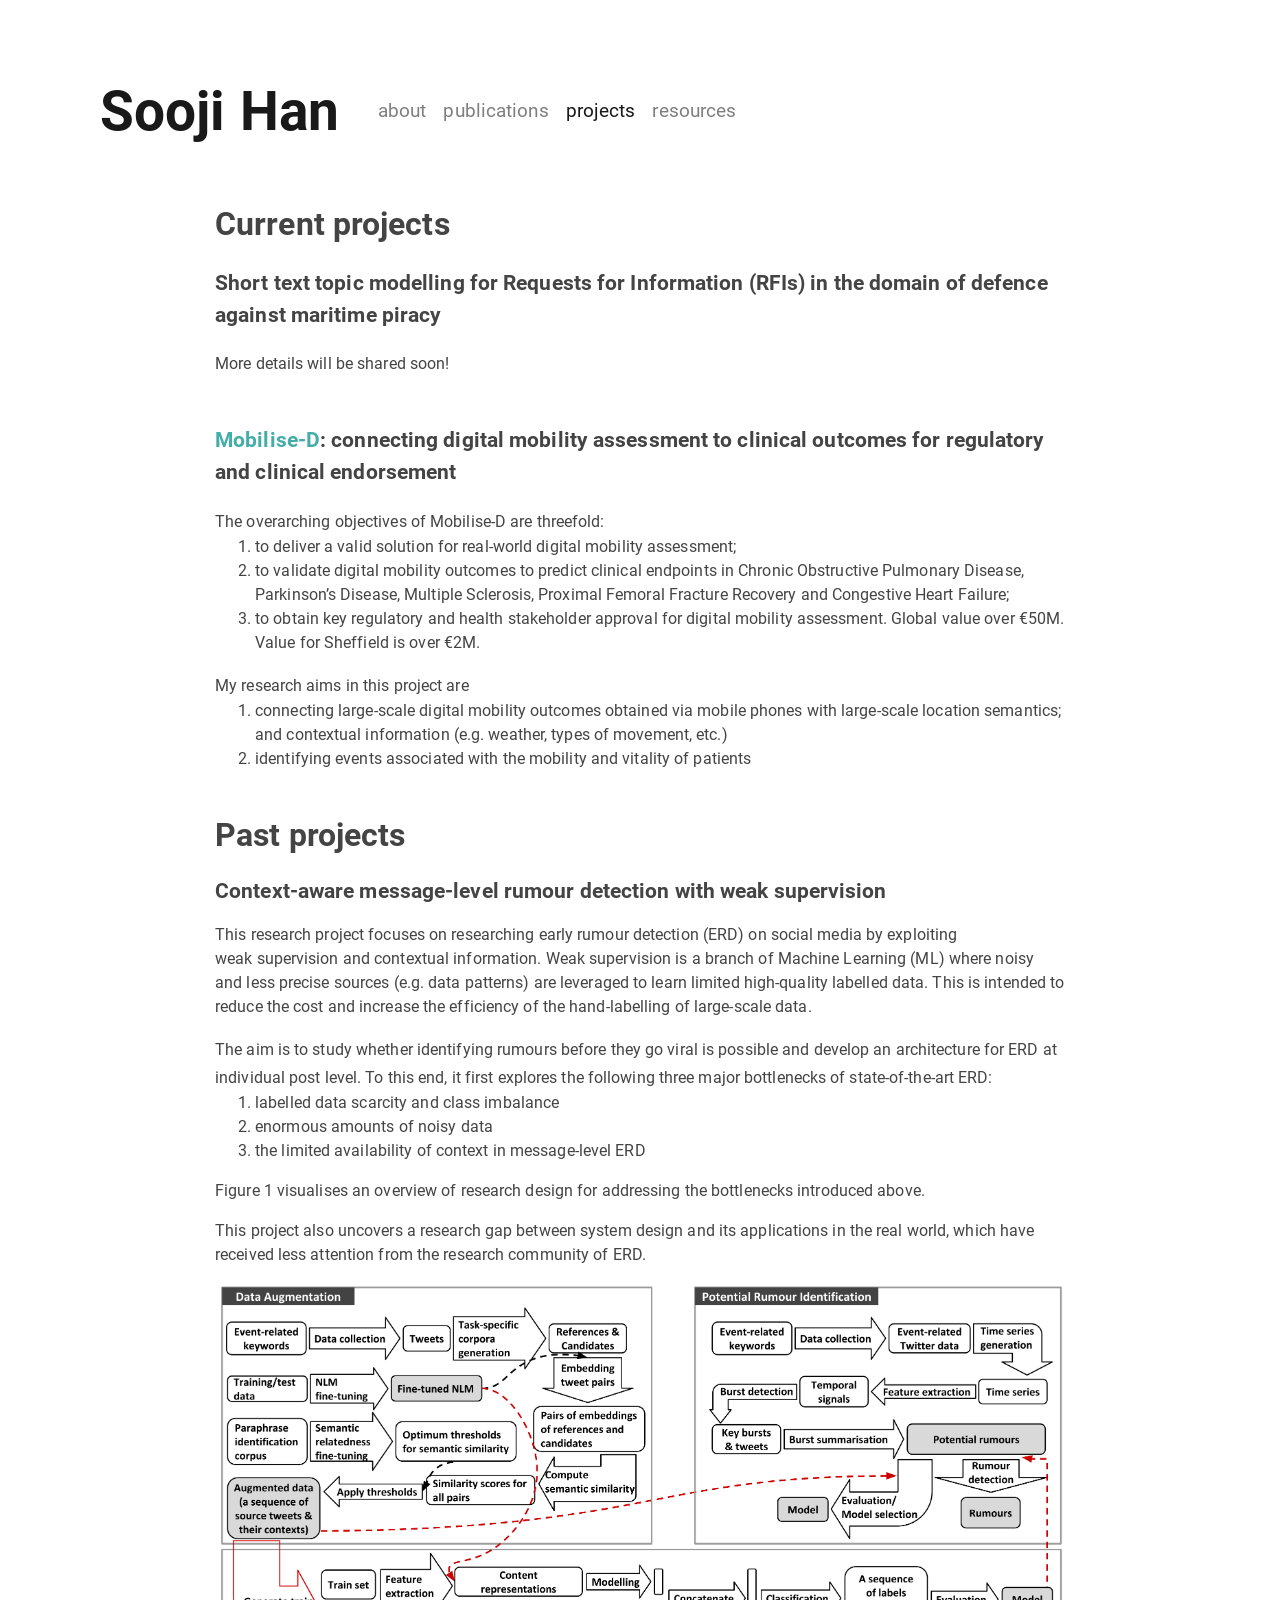
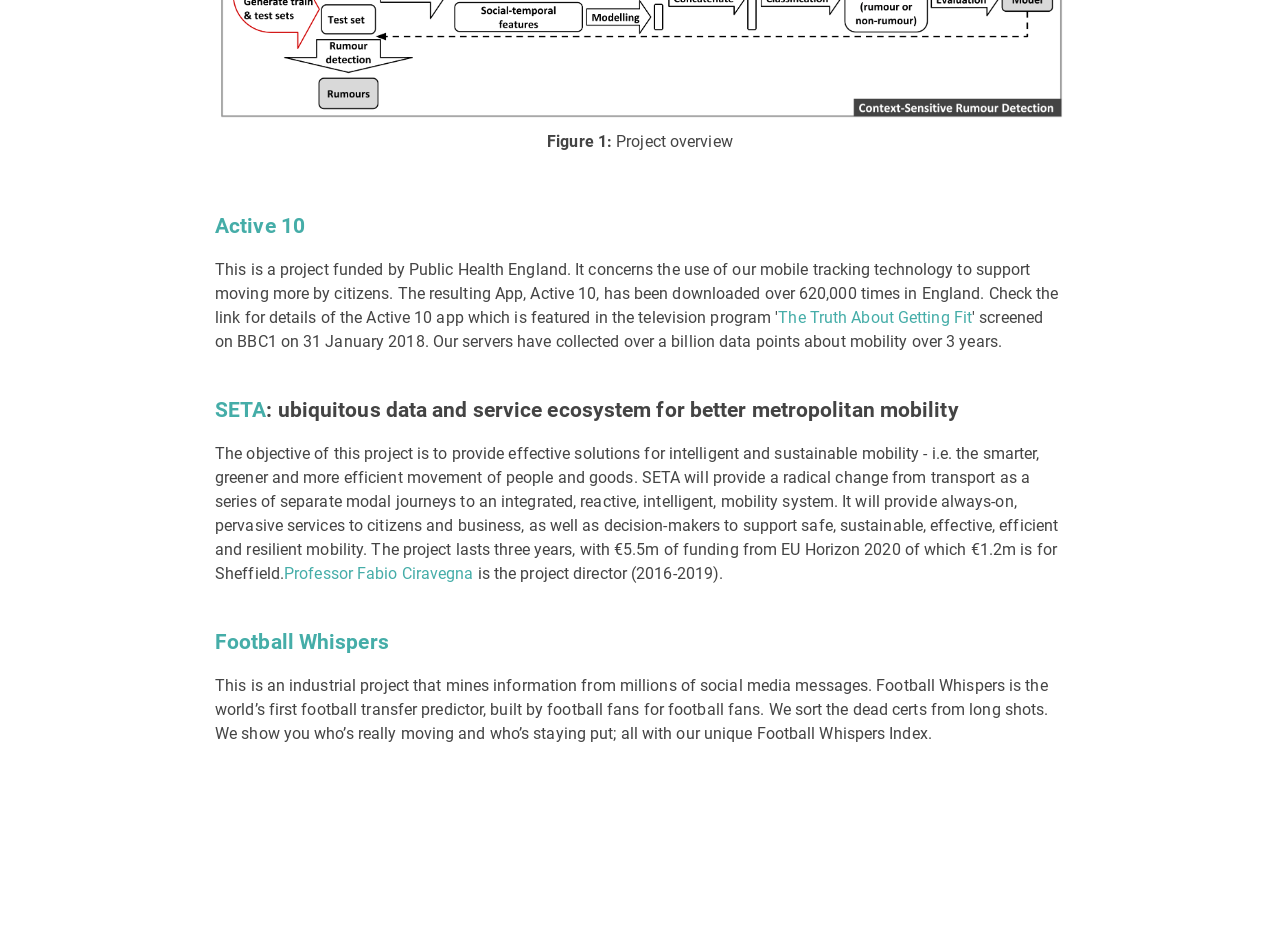
==== projects.html @ 76cb5b4c "edit projects" ====
<!DOCTYPE html>

<html>

<head>

<meta charset="utf-8" />
<meta name="generator" content="pandoc" />
<meta http-equiv="X-UA-Compatible" content="IE=EDGE" />




<title></title>

<script src="site_libs/jquery-3.5.1/jquery-3.5.1.min.js"></script>
<meta name="name" content="viewport" />
<meta name="content" content="width=device-width, initial-scale=1, shrink-to-fit=no" />
<link href="site_libs/bootstrap-4.4.1/bootstrap-custom.min.css" rel="stylesheet" />
<script src="site_libs/bootstrap-4.4.1/bootstrap.bundle.min.js"></script>
<script src="site_libs/bs3compat-0.1.0.9000/tabs.js"></script>
<script src="site_libs/bs3compat-0.1.0.9000/bs3compat.js"></script>
<script src="site_libs/navigation-1.1/tabsets.js"></script>
<link href="site_libs/highlightjs-9.12.0/default.css" rel="stylesheet" />
<script src="site_libs/highlightjs-9.12.0/highlight.js"></script>

<style type="text/css">code{white-space: pre;}</style>
<style type="text/css">
  pre {
    background-color: #f5f5f5;
    border: 1px solid #ccc;
    border-radius: 4px;
    padding: .5rem;
  }
  pre:not([class]) {
    background-color: white;
  }
  pre code {
    background-color: transparent;
  }
</style>
<script type="text/javascript">
if (window.hljs) {
  hljs.configure({languages: []});
  hljs.initHighlightingOnLoad();
  if (document.readyState && document.readyState === "complete") {
    window.setTimeout(function() { hljs.initHighlighting(); }, 0);
  }
}
</script>



<style type="text/css">
/*
BS3 -> BS4 saw a removal of margin-top which is a pretty jarring change for Rmd
https://github.com/twbs/bootstrap/blob/f17f882d/dist/css/bootstrap.css#L1219-L1250
https://github.com/twbs/bootstrap/blob/4de4874e/scss/_reboot.scss#L82-L89 */
h1, h2, h3 { margin-top: 20px; }
h4, h5, h6 { margin-top: 10px; }

/* Pandoc uses align attribute to align content but BS4 squashes that */
.table th[align=left] {
  text-align: left;
}
.table th[align=right] {
  text-align: right;
}
.table th[align=center] {
  text-align: center;
}

.table th:not([align]) {
  text-align: left;
}
</style>

<link rel="stylesheet" href="styles.css" type="text/css" />
<link rel="stylesheet" href="/var/folders/hd/zf_5lm_s2blcfbpy_g2m6xn00000gn/T//RtmpmwYKkB/file5b393f487b0e.css" type="text/css" />



<style type = "text/css">
.main-container {
  max-width: 940px;
  margin-left: auto;
  margin-right: auto;
}
code {
  color: inherit;
  background-color: rgba(0, 0, 0, 0.04);
}
img {
  max-width:100%;
}
.tabbed-pane {
  padding-top: 12px;
}
.html-widget {
  margin-bottom: 20px;
}
button.code-folding-btn:focus {
  outline: none;
}
summary {
  display: list-item;
}
</style>


<style type="text/css">

.dropdown-submenu {
  position: relative;
}
.dropdown-submenu>.dropdown-menu {
  top: 0;
  left: 100%;
  margin-top: -6px;
  margin-left: -1px;
  border-radius: 0 6px 6px 6px;
}
.dropdown-submenu:hover>.dropdown-menu {
  display: block;
}
.dropdown-submenu>a:after {
  display: block;
  content: " ";
  float: right;
  width: 0;
  height: 0;
  border-color: transparent;
  border-style: solid;
  border-width: 5px 0 5px 5px;
  border-left-color: #cccccc;
  margin-top: 5px;
  margin-right: -10px;
}
.dropdown-submenu:hover>a:after {
  border-left-color: #ffffff;
}
.dropdown-submenu.pull-left {
  float: none;
}
.dropdown-submenu.pull-left>.dropdown-menu {
  left: -100%;
  margin-left: 10px;
  border-radius: 6px 0 6px 6px;
}
</style>

<script>
// manage active state of menu based on current page
$(document).ready(function () {
  // active menu anchor
  href = window.location.pathname
  href = href.substr(href.lastIndexOf('/') + 1)
  if (href === "")
    href = "index.html";
  var menuAnchor = $('a[href="' + href + '"]');

  // mark it active
  menuAnchor.tab('show');

  // if it's got a parent navbar menu mark it active as well
  menuAnchor.closest('li.dropdown').addClass('active');
});
</script>

<!--
  Note that .tabset-dropdown was initially implemented using Glyphicons, which were dropped
  in BS4. The idea behind the "equivalent" BS4 CSS derives from how carets are implemented
  https://github.com/twbs/bootstrap/blob/099860/scss/mixins/_caret.scss#L1
-->
<style type="text/css">
.tabset-dropdown > .nav-tabs {
  display: inline-table;
  max-height: 500px;
  min-height: 44px;
  overflow-y: auto;
  border: 1px solid #ddd;
  border-radius: 4px;
}

.tabset-dropdown > .nav-tabs > li.active-dropdown-tab:before {
  display: inline-block;
  margin-left: 0.255em;
  vertical-align: 0.255em;
  content: "";
  border-top: 0.3em solid;
  border-right: 0.3em solid transparent;
  border-bottom: 0;
  border-left: 0.3em solid transparent;
}

.tabset-dropdown > .nav-tabs.nav-tabs-open > li.active-dropdown-tab:before {
  display: inline-block;
  margin-left: 0.255em;
  vertical-align: 0.255em;
  content: "";
  border-top: 0.3em solid transparent;
  border-right: 0;
  border-bottom: 0.3em solid transparent;
  border-left: 0.3em solid;
}

.tabset-dropdown > .nav-tabs.nav-tabs-open:before {
  display: inline-block;
  margin-left: 0.255em;
  vertical-align: 0.255em;
  content: "";
  border-top: 0.3em solid;
  border-right: 0.3em solid transparent;
  border-bottom: 0;
  border-left: 0.3em solid transparent;
}

.tabset-dropdown > .nav-tabs > li.active-dropdown-tab {
  display: block;
}

.tabset-dropdown > .nav-tabs > li > a,
.tabset-dropdown > .nav-tabs > li > a:focus,
.tabset-dropdown > .nav-tabs > li > a:hover {
  border: none;
  display: inline-block;
  border-radius: 4px;
  background-color: transparent;
}

.tabset-dropdown > .nav-tabs.nav-tabs-open > li {
  display: block;
  float: none;
}

.tabset-dropdown > .nav-tabs > li {
  display: none;
}
</style>

<!-- code folding -->




</head>

<body>


<div class="container-fluid main-container">




<div class="navbar navbar-default  navbar-fixed-top" role="navigation">
  <div class="container">
    <div class="navbar-header">
      <button type="button" class="navbar-toggle collapsed" data-toggle="collapse" data-target="#navbar">
        <span class="icon-bar"></span>
        <span class="icon-bar"></span>
        <span class="icon-bar"></span>
      </button>
      <a class="navbar-brand" href="index.html">Sooji Han</a>
    </div>
    <div id="navbar" class="navbar-collapse collapse">
      <ul class="nav navbar-nav">
        <li>
  <a href="index.html">about</a>
</li>
<li>
  <a href="publications.html">publications</a>
</li>
<li>
  <a href="projects.html">projects</a>
</li>
<li>
  <a href="resources.html">resources</a>
</li>
      </ul>
      <ul class="nav navbar-nav navbar-right">
        
      </ul>
    </div><!--/.nav-collapse -->
  </div><!--/.container -->
</div><!--/.navbar -->

<div id="header">




</div>


<!-- 
<div>
  <img style="vertical-align: middle;" src="images/mobilised.jpeg" id='img4'>
  <span style="vertical-align: -5px;" class='boldfont'>: Connecting digital mobility assessment to clinical outcomes for<br>regulatory and clinical endorsement</span>
</div>
-->
<p><span class="huge">Current projects</span><br></p>
<p><span class="prtitle">Short text topic modelling for Requests for Information (RFIs) in the domain of defence against maritime piracy</span></p>
<p><span class='prbody'> More details will be shared soon!</p>
<!-- This project was launched at University Technology Centre in AI for Defence and Security, which is funded by one of the UK government agencies, the Defence Science and Technology Laboratory. -->
<p></span></p>
<p><br> <span class="prtitle"><a href="https://www.mobilise-d.eu/" target="_blank">Mobilise-D</a>: connecting digital mobility assessment to clinical outcomes for regulatory and clinical endorsement</span></p>
<span class="prbody">The overarching objectives of Mobilise-D are threefold: <br></span> <span class='prbody'>
<ol>
<li>
to deliver a valid solution for real-world digital mobility assessment;
</li>
<li>
to validate digital mobility outcomes to predict clinical endpoints in Chronic Obstructive Pulmonary Disease, Parkinson’s Disease, Multiple Sclerosis, Proximal Femoral Fracture Recovery and Congestive Heart Failure;
</li>
<li>
to obtain key regulatory and health stakeholder approval for digital mobility assessment. Global value over €50M. Value for Sheffield is over €2M.
</li>
</ol>
<p></span></p>
<span class='prbody'>My research aims in this project are<br>
<ol>
<li>
connecting large-scale digital mobility outcomes obtained via mobile phones with large-scale location semantics; and contextual information (e.g. weather, types of movement, etc.)
</li>
<li>
identifying events associated with the mobility and vitality of patients
</li>
</ol>
<p></span></p>
<p><br> <span class="huge">Past projects</span><br></p>
<p><span class="prtitle">Context-aware message-level rumour detection with weak supervision</span></p>
<p><span class="prbody"> This research project focuses on researching early rumour detection (ERD) on social media by exploiting<br> weak supervision and contextual information. Weak supervision is a branch of Machine Learning (ML) where noisy and less precise sources (e.g. data patterns) are leveraged to learn limited high-quality labelled data. This is intended to reduce the cost and increase the efficiency of the hand-labelling of large-scale data. </span></p>
<span class='prbody'> The aim is to study whether identifying rumours before they go viral is possible and develop an architecture for ERD at individual post level. To this end, it first explores the following three major bottlenecks of state-of-the-art ERD:<br>
<ol>
<li>
labelled data scarcity and class imbalance
</li>
<li>
enormous amounts of noisy data
</li>
<li>
the limited availability of context in message-level ERD
</li>
</ol>
<p></span></p>
<p><span class="prbody">Figure 1 visualises an overview of research design for addressing the bottlenecks introduced above.</span></p>
<p><span class="prbody">This project also uncovers a research gap between system design and its applications in the real world, which have received less attention from the research community of ERD. </span> </span></p>
<figure>
<img src="images/overview.png" alt="Project overview">
<figcaption>
<span class="prbody"><span class="boldfont">Figure 1:</span> Project overview</span>
</figure>
<p><br></p>
<p><span class="prtitle"><a href="https://www.nhs.uk/oneyou/for-your-body/move-more/active-10" target="_blank">Active 10</a></span></p>
<p><span class="prbody">This is a project funded by Public Health England. It concerns the use of our mobile tracking technology to support moving more by citizens. The resulting App, Active 10, has been downloaded over 620,000 times in England. Check the link for details of the Active 10 app which is featured in the television program '<a href="http://www.bbc.co.uk/news/health-42864061" target="_blank">The Truth About Getting Fit</a>' screened on BBC1 on 31 January 2018. Our servers have collected over a billion data points about mobility over 3 years.</span></p>
<p><br> <span class="prtitle"><a href="http://setamobility.eu/" target="_blank">SETA</a>: ubiquitous data and service ecosystem for better metropolitan mobility</span></p>
<p><span class='prbody'>The objective of this project is to provide effective solutions for intelligent and sustainable mobility - i.e. the smarter, greener and more efficient movement of people and goods. SETA will provide a radical change from transport as a series of separate modal journeys to an integrated, reactive, intelligent, mobility system. It will provide always-on, pervasive services to citizens and business, as well as decision-makers to support safe, sustainable, effective, efficient and resilient mobility. The project lasts three years, with €5.5m of funding from EU Horizon 2020 of which €1.2m is for Sheffield.<a href="https://staffwww.dcs.shef.ac.uk/people/F.Ciravegna/Fabio_Ciravegna/About.html" target="_blank">Professor Fabio Ciravegna</a> is the project director (2016-2019).</p>
<p><br> <span class="prtitle"><a href="https://footballwhispers.com/" target="_blank">Football Whispers</a></span></p>
<p><span class="prbody">This is an industrial project that mines information from millions of social media messages. Football Whispers is the world’s first football transfer predictor, built by football fans for football fans. We sort the dead certs from long shots. We show you who’s really moving and who’s staying put; all with our unique Football Whispers Index.</span></p>




</div>

<script>

// add bootstrap table styles to pandoc tables
function bootstrapStylePandocTables() {
  $('tr.header').parent('thead').parent('table').addClass('table table-condensed');
}
$(document).ready(function () {
  bootstrapStylePandocTables();
});


</script>

<!-- tabsets -->

<script>
$(document).ready(function () {
  window.buildTabsets("TOC");
});

$(document).ready(function () {
  $('.tabset-dropdown > .nav-tabs > li').click(function () {
    $(this).parent().toggleClass('nav-tabs-open');
    $(this).siblings().removeClass("active-dropdown-tab");
    $(this).addClass("active-dropdown-tab");
  });
});
</script>

<!-- code folding -->


<!-- dynamically load mathjax for compatibility with self-contained -->
<script>
  (function () {
    var script = document.createElement("script");
    script.type = "text/javascript";
    script.src  = "https://mathjax.rstudio.com/latest/MathJax.js?config=TeX-AMS-MML_HTMLorMML";
    document.getElementsByTagName("head")[0].appendChild(script);
  })();
</script>

</body>
</html>
---- site_libs/highlightjs-9.12.0/default.css ----
.hljs-literal {
  color: #990073;
}

.hljs-number {
  color: #099;
}

.hljs-comment {
  color: #998;
  font-style: italic;
}

.hljs-keyword {
  color: #900;
  font-weight: bold;
}

.hljs-string {
  color: #d14;
}
---- styles.css ----
#div2 {
    width:76%;
}

#div3 {
    width:80%;
}
/* profile photo*/
#img1 {
  width: 160px;
  height: 160px;
}

/* mailto emoji*/
#img2 {
  width: 2.5%;
}

/* paper emoji*/
#img3 {
  width: 3%;
}



/* logos */
#img4 {
    max-width:100px;
    max-height:100px;
    width:auto;
    height:auto;
    vertical-align: middle;
}

/* overview*/
#img5 {
  width: 60%;
}

/* resource emoji*/
#img6 {
  width: 2%;
}

.caption {
    width: 200px;
    text-align: center;
}

figcaption {
    margin: 10px 0;  /* ADD Me */
    text-align: center;   /* ADD Me */
}

/* Whole document: */
body{
  font-size: 14pt;
  margin: 150pt; /* Added margin between navbar and body */
}

/* Adjust font size for years */
.bigger{
  font-size:20pt;
  font-weight:bold;
}

/* Adjust font size */
.huge{
  font-size:24pt;
  font-weight:bold;
}

/* project title fontsize */
.prtitle{
  font-size:16pt;
  font-weight:bold;
}

/* project body fontsize */
.prbody{
  font-size:12pt;
}

/* highlight */
.paperhl{
  color:#FE4365;
}



/* bold font */
.boldfont{
  font-weight:bold;
}

/* underline */
.fancy-underline {
  text-decoration: none;
  border-bottom: 3px solid rgba(69, 173, 168, 0.5);

}

.nav {
    margin: 0 auto;
    padding: 0;
    width: 75%;
}

.nav li a {
    display: inline-block;
    padding: 50px 10px;
    color: #fff;
    text-decoration: none;
    border-right: 1px solid #fff;
}

.navbar-brand {
  margin-top: 45px;
  padding: 0 15px;
  height: 100px;
  line-height: 100px;
  font-size: 55px;
  font-weight: bold;
}

ul.nav.navbar-nav {
    flex: 1;
    width:500px; /* navbar left box width*/
}

.navbar.navbar-default {
    background-color: #99ccff;
    border: 0;
    -webkit-box-shadow: none;
    box-shadow: none;
}

.navbar.navbar-default .navbar-collapse {
    border: 0;
    -webkit-box-shadow: none;
    box-shadow: none;
}

.navbar-nav a{
  margin-top: 45px;
}
.dropdown-menu a{
  margin-top: 45px;
}



/* hyperlink color */
a {
color: #45ADA8;
}

a:hover {
  color: #547980;
  background-color: transparent;
  text-decoration: none;
}

/* hyperlink color */
#a2 {
color: #FE4365;
}


/* change navigation (about, publication,...) color
.navbar-nav a{
  color: dodgerblue !important;
.dropdown-menu a{
  color: grey !important;
}
}*/
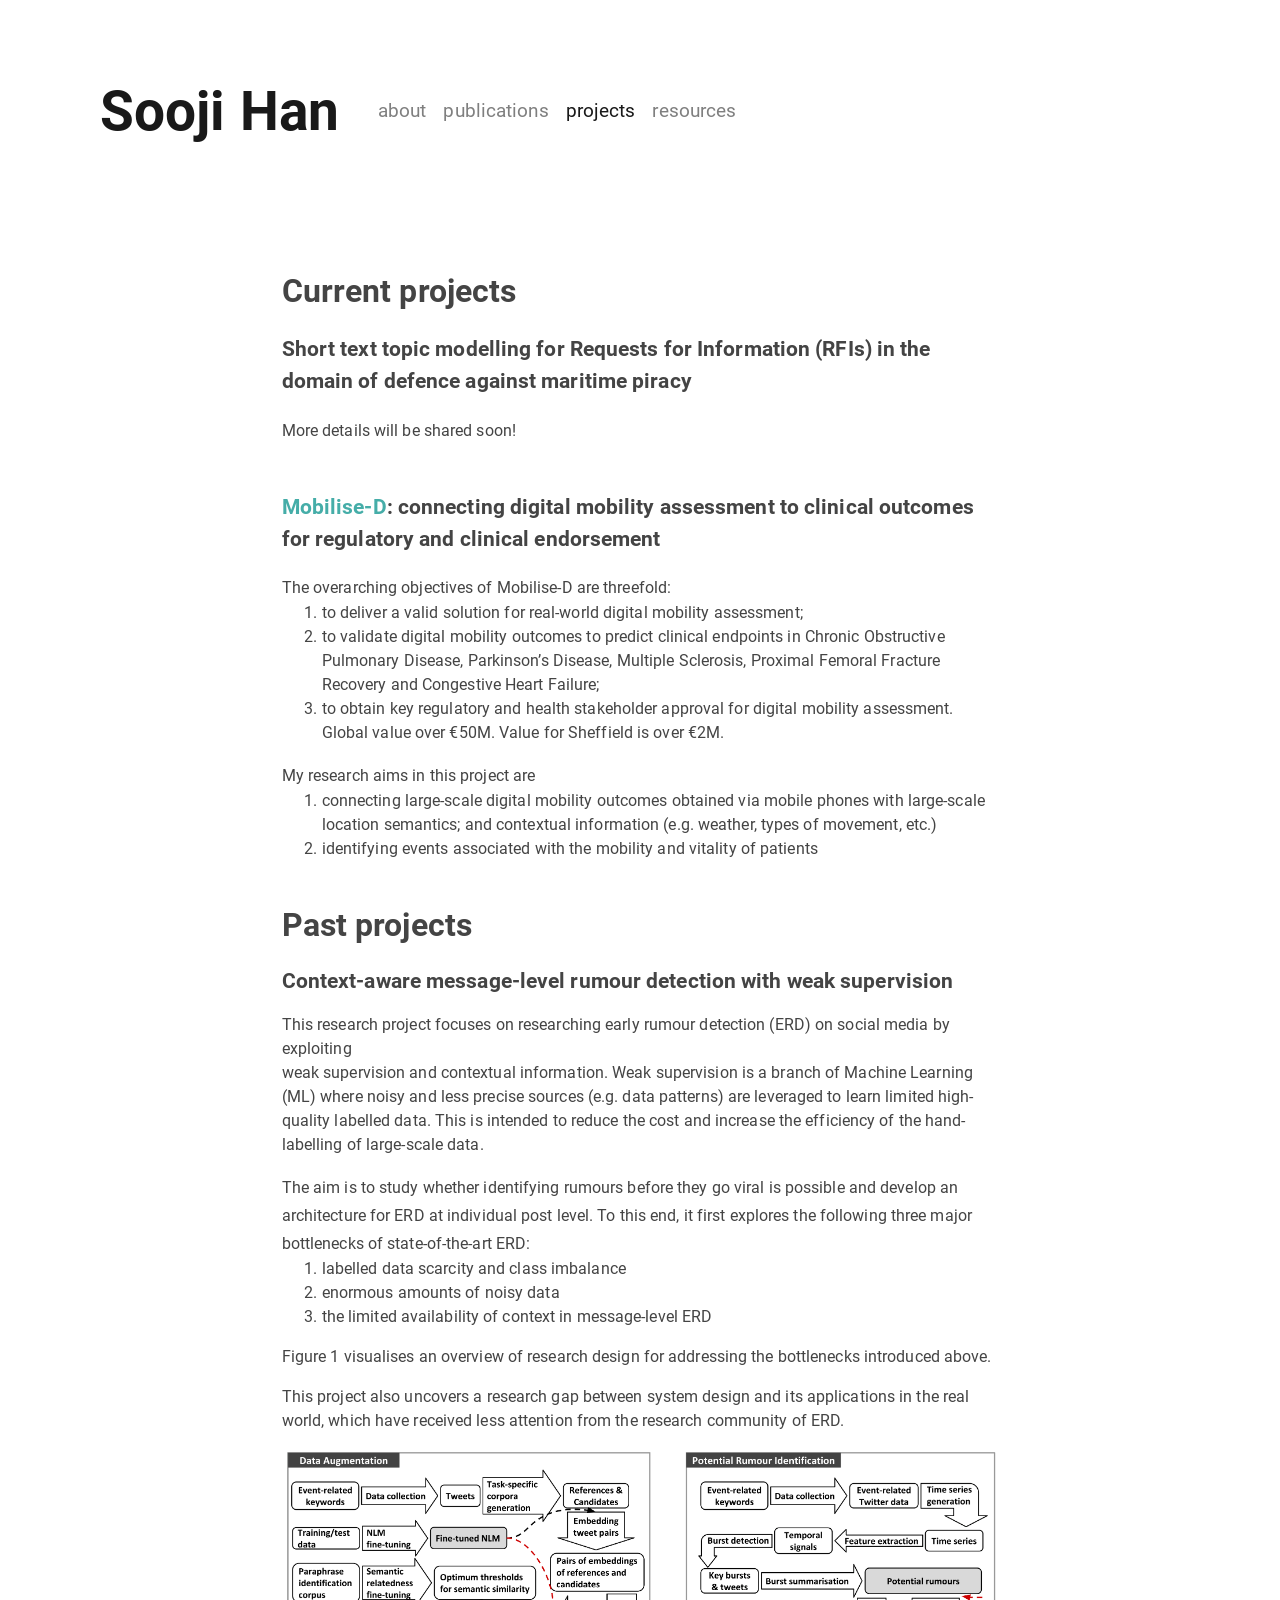
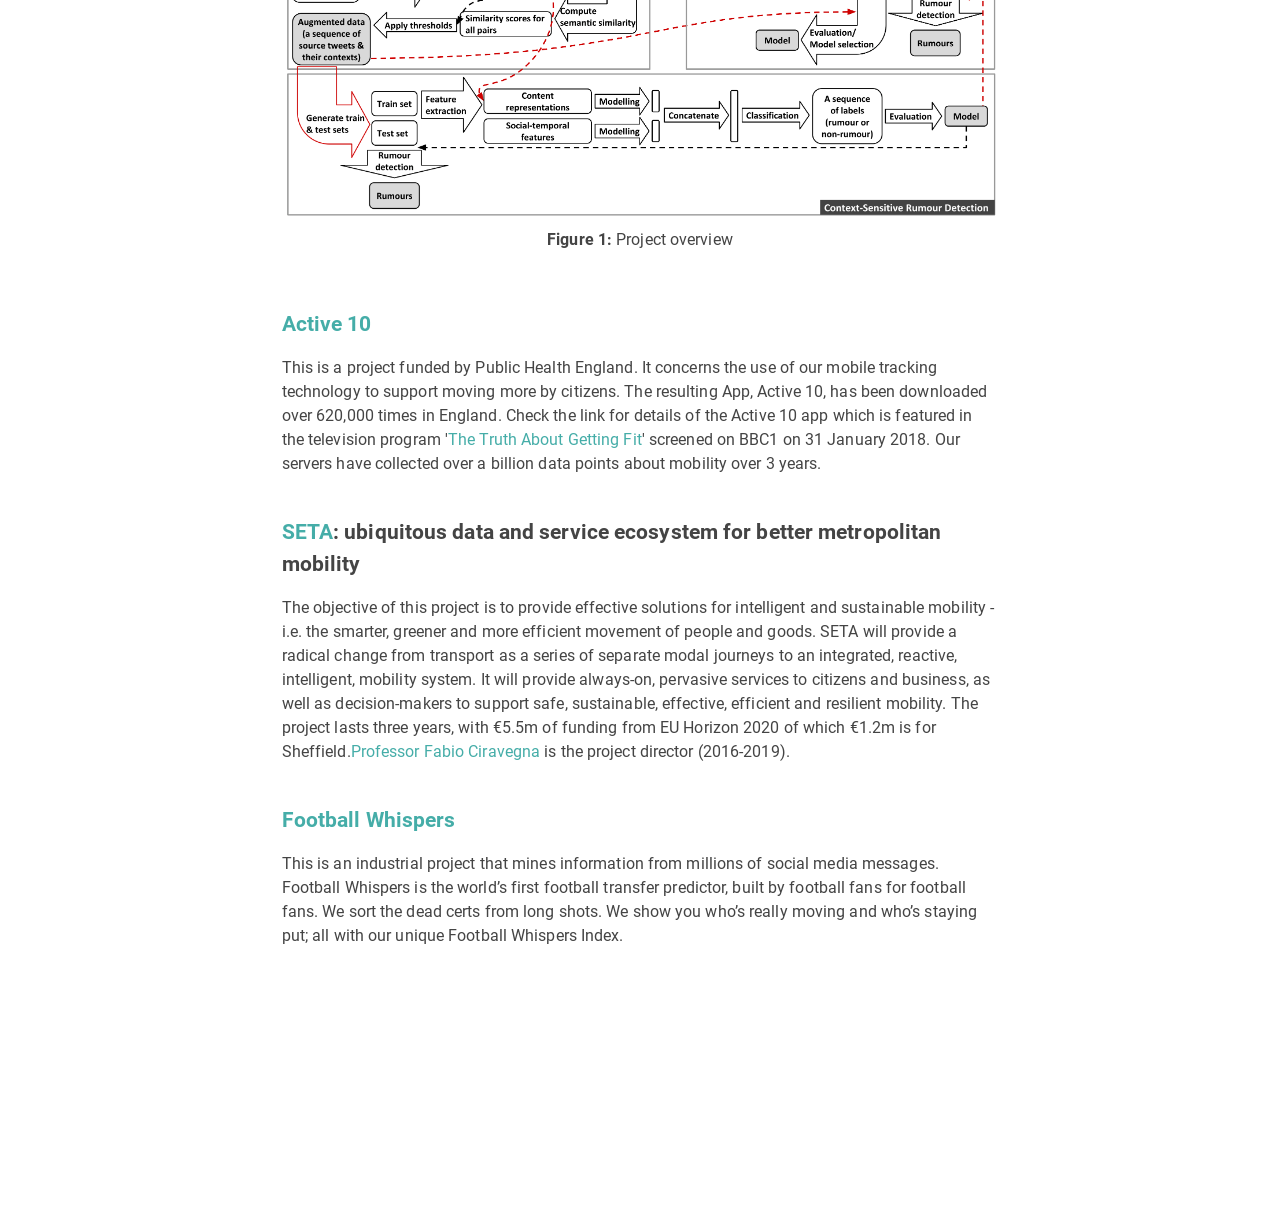
==== commit 22981a00: "edit margin" ====
--- a/projects.html
+++ b/projects.html
@@ -76,7 +76,7 @@
 </style>
 
 <link rel="stylesheet" href="styles.css" type="text/css" />
-<link rel="stylesheet" href="/var/folders/hd/zf_5lm_s2blcfbpy_g2m6xn00000gn/T//RtmpmwYKkB/file5b393f487b0e.css" type="text/css" />
+<link rel="stylesheet" href="/var/folders/hd/zf_5lm_s2blcfbpy_g2m6xn00000gn/T//RtmpmwYKkB/file5b397fd15843.css" type="text/css" />
 
 
 
--- a/styles.css
+++ b/styles.css
@@ -55,7 +55,7 @@
 /* Whole document: */
 body{
   font-size: 14pt;
-  margin: 150pt; /* Added margin between navbar and body */
+  margin: 200pt; /* Added margin between navbar and body */
 }
 
 /* Adjust font size for years */
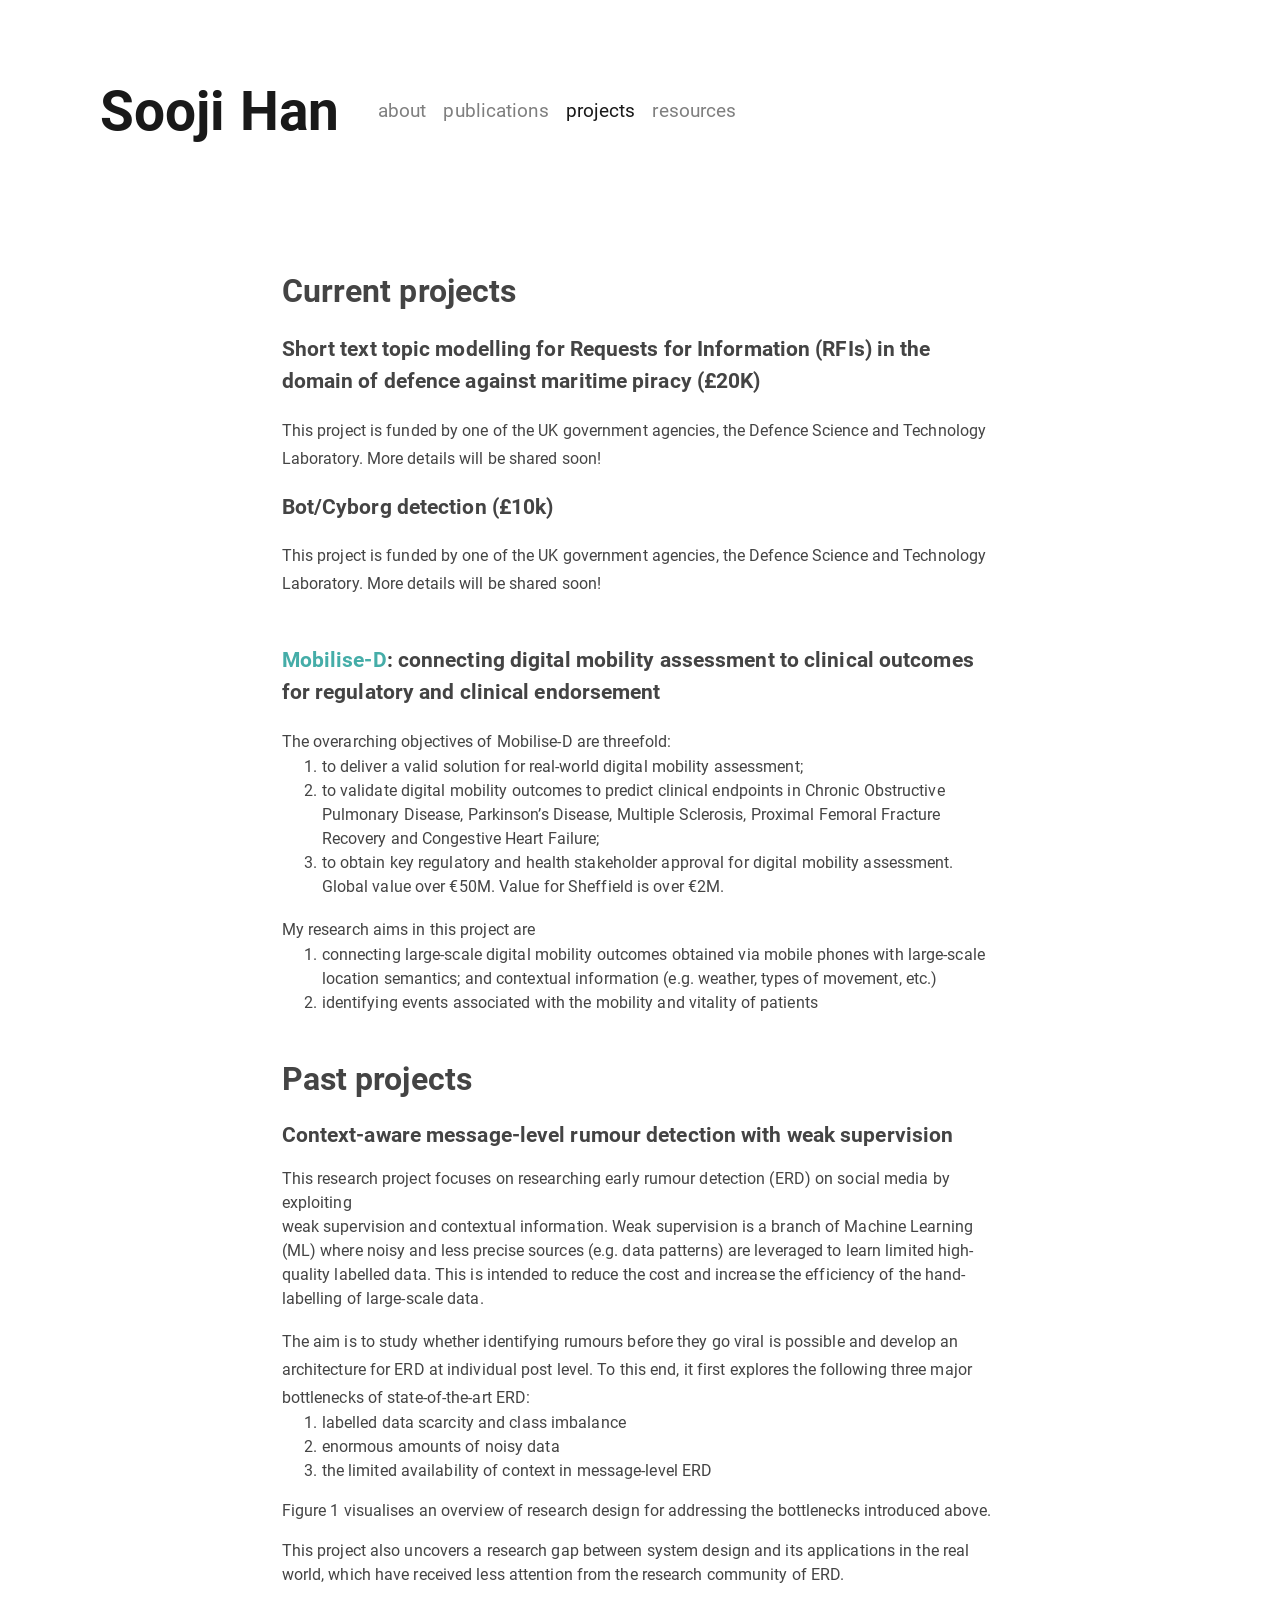
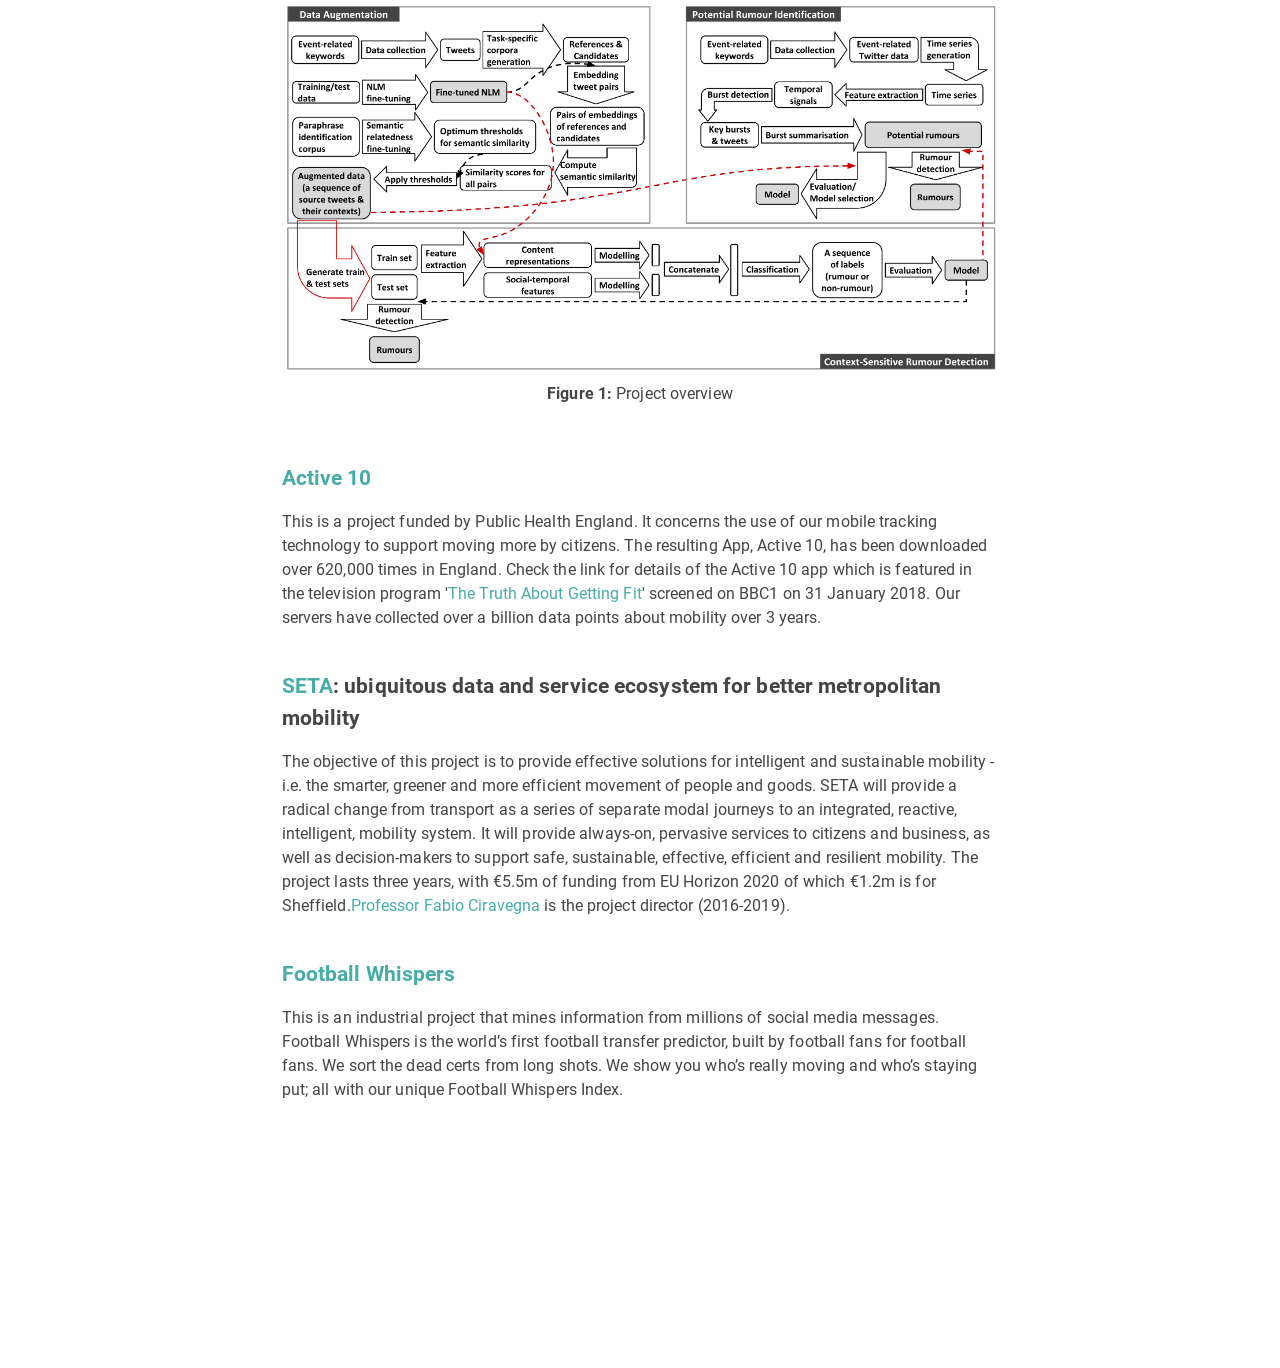
==== commit 1b7f508b: "add projects" ====
--- a/projects.html
+++ b/projects.html
@@ -76,7 +76,7 @@
 </style>
 
 <link rel="stylesheet" href="styles.css" type="text/css" />
-<link rel="stylesheet" href="/var/folders/hd/zf_5lm_s2blcfbpy_g2m6xn00000gn/T//RtmpmwYKkB/file5b397fd15843.css" type="text/css" />
+<link rel="stylesheet" href="/var/folders/hd/zf_5lm_s2blcfbpy_g2m6xn00000gn/T//RtmpmwYKkB/file5b391da939b2.css" type="text/css" />
 
 
 
@@ -300,8 +300,10 @@
 </div>
 -->
 <p><span class="huge">Current projects</span><br></p>
-<p><span class="prtitle">Short text topic modelling for Requests for Information (RFIs) in the domain of defence against maritime piracy</span></p>
-<p><span class='prbody'> More details will be shared soon!</p>
+<p><span class="prtitle">Short text topic modelling for Requests for Information (RFIs) in the domain of defence against maritime piracy (£20K)</span></p>
+<p><span class='prbody'> This project is funded by one of the UK government agencies, the Defence Science and Technology Laboratory. More details will be shared soon!</p>
+<p><span class="prtitle">Bot/Cyborg detection (£10k)</span></p>
+<p><span class='prbody'> This project is funded by one of the UK government agencies, the Defence Science and Technology Laboratory. More details will be shared soon!</p>
 <!-- This project was launched at University Technology Centre in AI for Defence and Security, which is funded by one of the UK government agencies, the Defence Science and Technology Laboratory. -->
 <p></span></p>
 <p><br> <span class="prtitle"><a href="https://www.mobilise-d.eu/" target="_blank">Mobilise-D</a>: connecting digital mobility assessment to clinical outcomes for regulatory and clinical endorsement</span></p>
--- a/styles.css
+++ b/styles.css
@@ -9,6 +9,7 @@
 #img1 {
   width: 160px;
   height: 160px;
+  border-radius: 50%;
 }
 
 /* mailto emoji*/
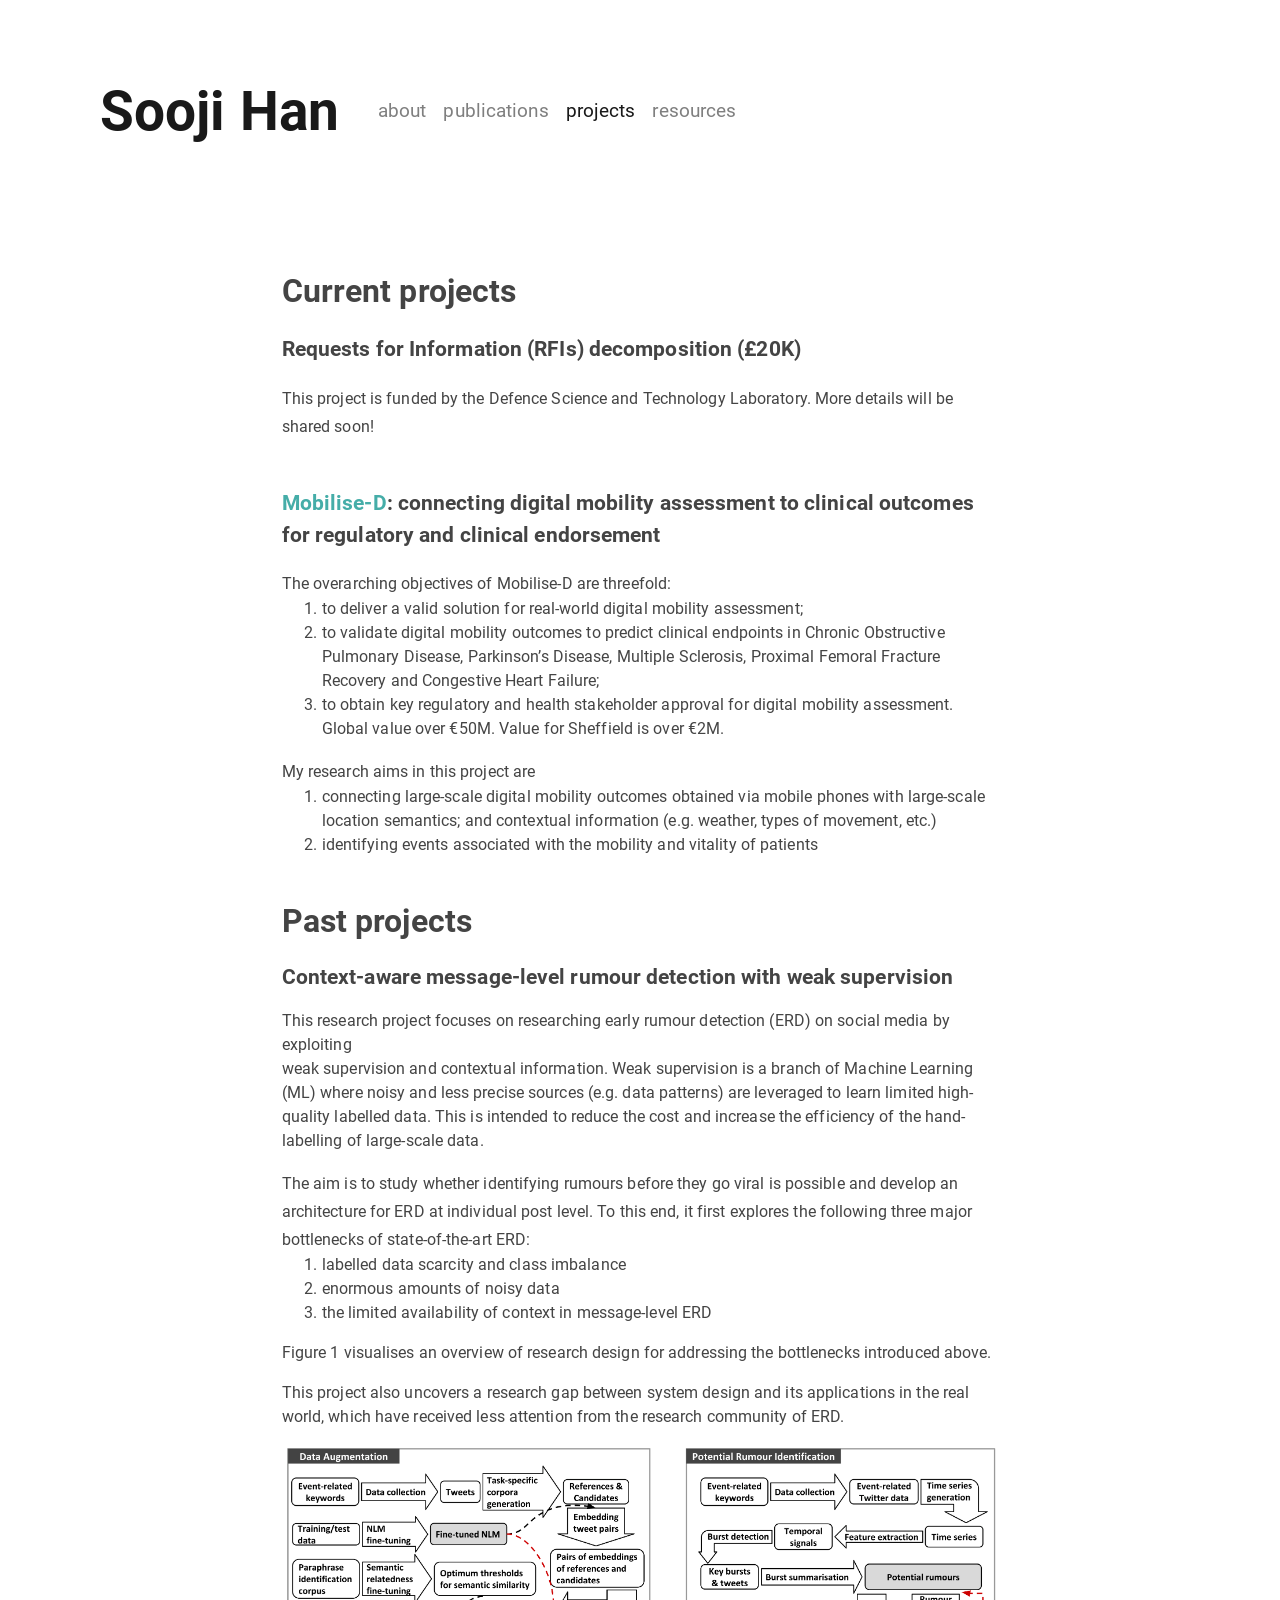
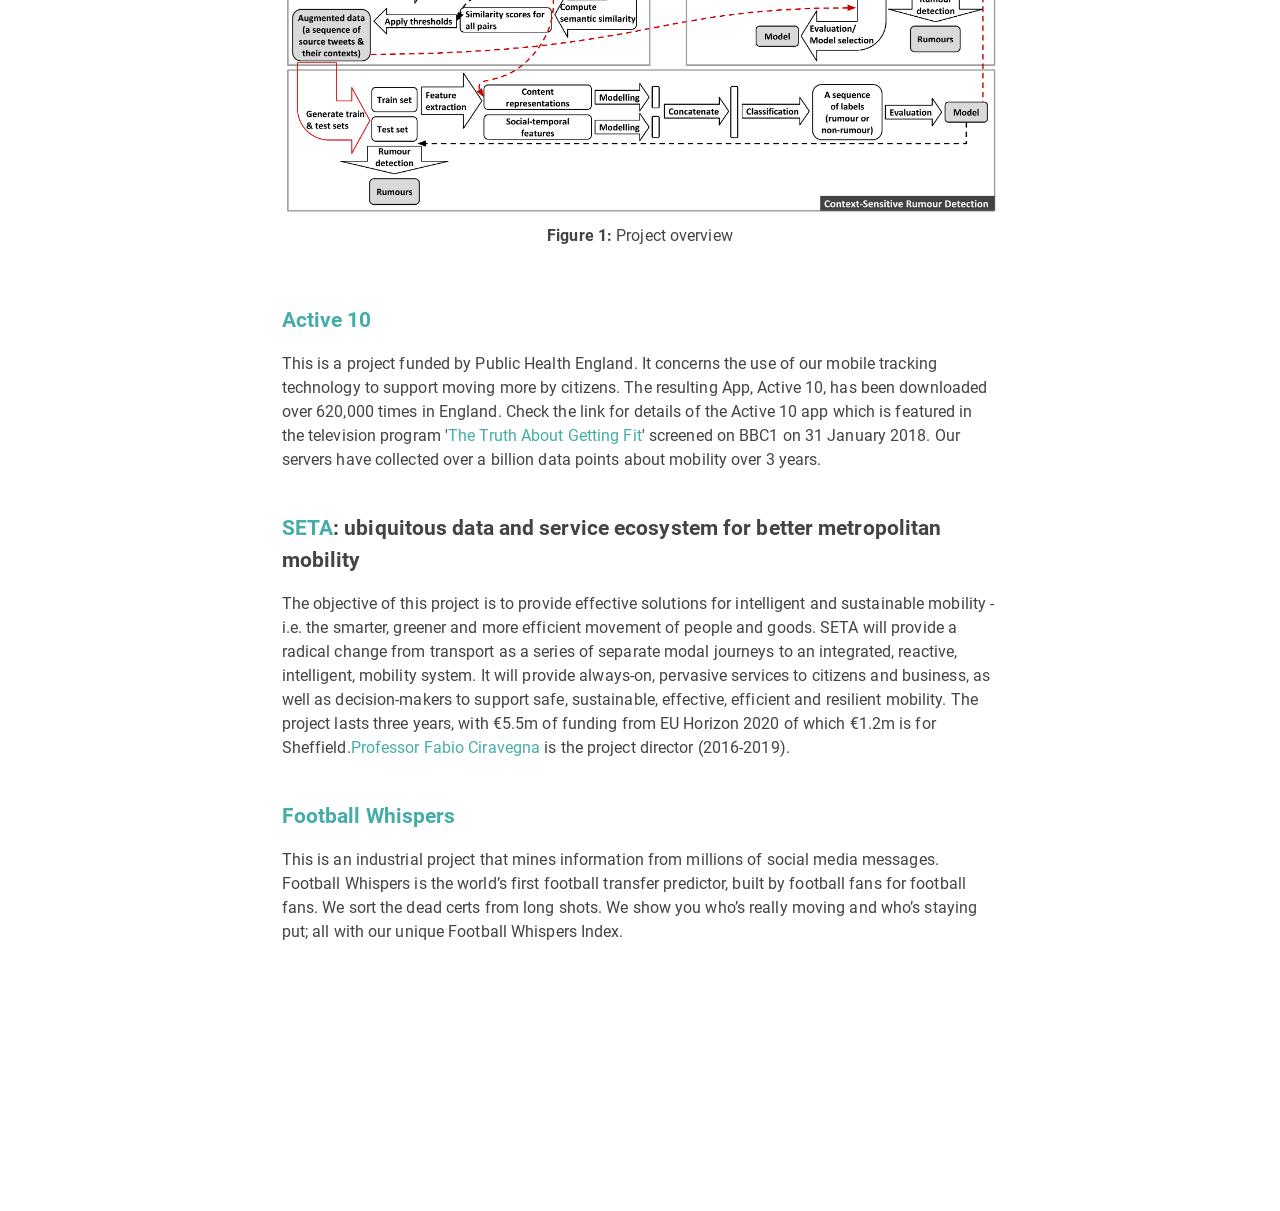
==== commit 843424e5: "edit project details" ====
--- a/projects.html
+++ b/projects.html
@@ -76,7 +76,7 @@
 </style>
 
 <link rel="stylesheet" href="styles.css" type="text/css" />
-<link rel="stylesheet" href="/var/folders/hd/zf_5lm_s2blcfbpy_g2m6xn00000gn/T//RtmpmwYKkB/file5b391da939b2.css" type="text/css" />
+<link rel="stylesheet" href="/var/folders/hd/zf_5lm_s2blcfbpy_g2m6xn00000gn/T//Rtmpjx10ul/file7d30263249c1.css" type="text/css" />
 
 
 
@@ -300,10 +300,14 @@
 </div>
 -->
 <p><span class="huge">Current projects</span><br></p>
-<p><span class="prtitle">Short text topic modelling for Requests for Information (RFIs) in the domain of defence against maritime piracy (£20K)</span></p>
-<p><span class='prbody'> This project is funded by one of the UK government agencies, the Defence Science and Technology Laboratory. More details will be shared soon!</p>
-<p><span class="prtitle">Bot/Cyborg detection (£10k)</span></p>
-<p><span class='prbody'> This project is funded by one of the UK government agencies, the Defence Science and Technology Laboratory. More details will be shared soon!</p>
+<p><span class="prtitle"> Requests for Information (RFIs) decomposition (£20K)</span></p>
+<p><span class='prbody'> This project is funded by the Defence Science and Technology Laboratory. More details will be shared soon!</p>
+<!--
+<span class='prtitle'>Bot/Cyborg detection (£10k)</span> 
+
+<span class='prbody'>
+This project is funded by one of the UK government agencies, the Defence Science and Technology Laboratory. More details will be shared soon!
+-->
 <!-- This project was launched at University Technology Centre in AI for Defence and Security, which is funded by one of the UK government agencies, the Defence Science and Technology Laboratory. -->
 <p></span></p>
 <p><br> <span class="prtitle"><a href="https://www.mobilise-d.eu/" target="_blank">Mobilise-D</a>: connecting digital mobility assessment to clinical outcomes for regulatory and clinical endorsement</span></p>
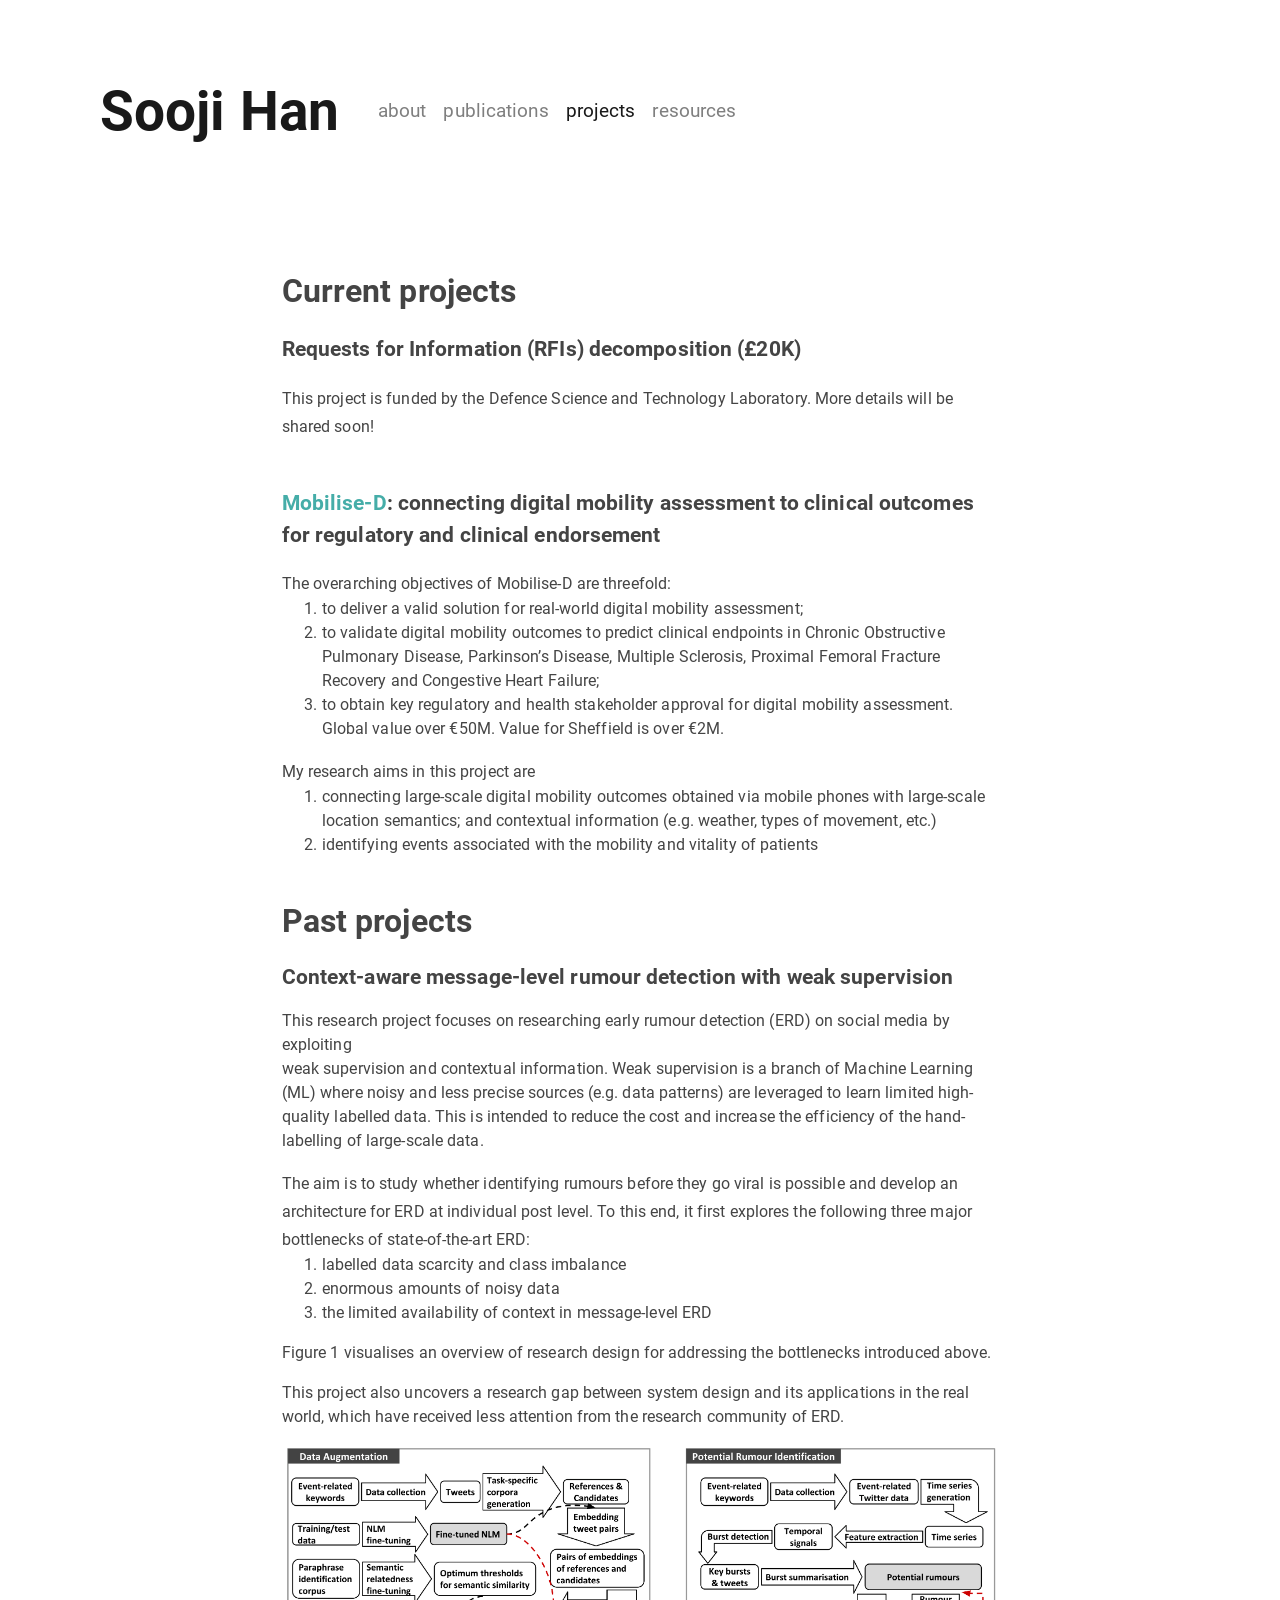
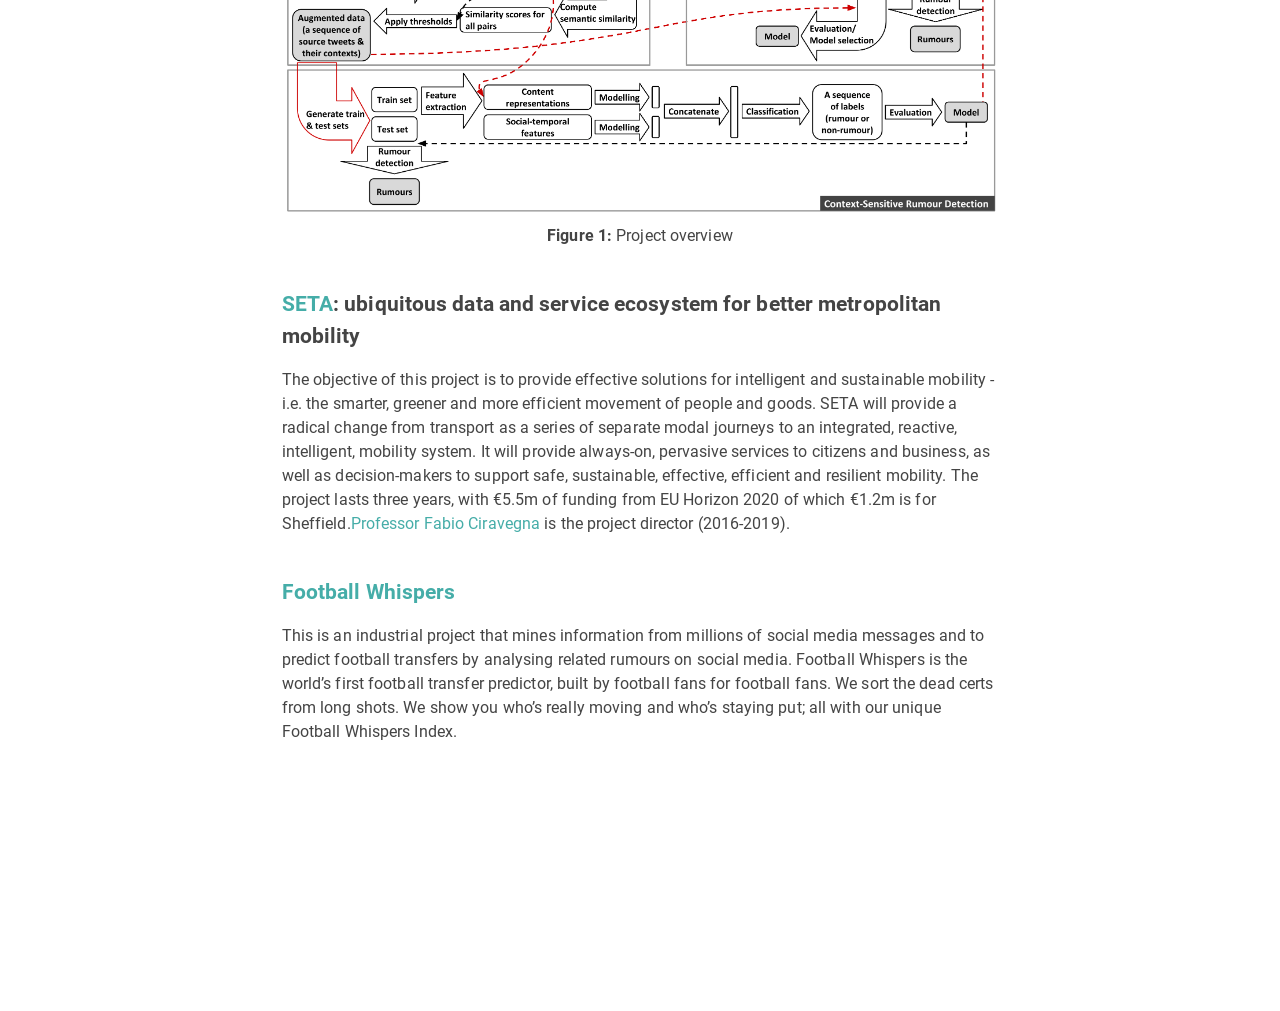
==== commit 6973032f: "edit projects" ====
--- a/projects.html
+++ b/projects.html
@@ -76,7 +76,7 @@
 </style>
 
 <link rel="stylesheet" href="styles.css" type="text/css" />
-<link rel="stylesheet" href="/var/folders/hd/zf_5lm_s2blcfbpy_g2m6xn00000gn/T//Rtmpjx10ul/file7d30263249c1.css" type="text/css" />
+<link rel="stylesheet" href="/var/folders/hd/zf_5lm_s2blcfbpy_g2m6xn00000gn/T//Rtmpjx10ul/file7d3042921ca2.css" type="text/css" />
 
 
 
@@ -357,13 +357,16 @@
 <figcaption>
 <span class="prbody"><span class="boldfont">Figure 1:</span> Project overview</span>
 </figure>
-<p><br></p>
-<p><span class="prtitle"><a href="https://www.nhs.uk/oneyou/for-your-body/move-more/active-10" target="_blank">Active 10</a></span></p>
-<p><span class="prbody">This is a project funded by Public Health England. It concerns the use of our mobile tracking technology to support moving more by citizens. The resulting App, Active 10, has been downloaded over 620,000 times in England. Check the link for details of the Active 10 app which is featured in the television program '<a href="http://www.bbc.co.uk/news/health-42864061" target="_blank">The Truth About Getting Fit</a>' screened on BBC1 on 31 January 2018. Our servers have collected over a billion data points about mobility over 3 years.</span></p>
-<p><br> <span class="prtitle"><a href="http://setamobility.eu/" target="_blank">SETA</a>: ubiquitous data and service ecosystem for better metropolitan mobility</span></p>
+<p><br> <!-- 
+<span class='prtitle'><a href="https://www.nhs.uk/oneyou/for-your-body/move-more/active-10" target="_blank">Active 10</a></span>
+
+<span class='prbody'>This is a project funded by Public Health England. It concerns the use of our mobile tracking technology to support moving more by citizens. The resulting App, Active 10, has been downloaded over 620,000 times in England. Check the link for details of the Active 10 app which is featured in the television program '<a href="http://www.bbc.co.uk/news/health-42864061" target="_blank">The Truth About Getting Fit</a>' screened on BBC1 on 31 January 2018. Our servers have collected over a billion data points about mobility over 3 years.</span>
+
+<br>
+--> <span class="prtitle"><a href="http://setamobility.eu/" target="_blank">SETA</a>: ubiquitous data and service ecosystem for better metropolitan mobility</span></p>
 <p><span class='prbody'>The objective of this project is to provide effective solutions for intelligent and sustainable mobility - i.e. the smarter, greener and more efficient movement of people and goods. SETA will provide a radical change from transport as a series of separate modal journeys to an integrated, reactive, intelligent, mobility system. It will provide always-on, pervasive services to citizens and business, as well as decision-makers to support safe, sustainable, effective, efficient and resilient mobility. The project lasts three years, with €5.5m of funding from EU Horizon 2020 of which €1.2m is for Sheffield.<a href="https://staffwww.dcs.shef.ac.uk/people/F.Ciravegna/Fabio_Ciravegna/About.html" target="_blank">Professor Fabio Ciravegna</a> is the project director (2016-2019).</p>
 <p><br> <span class="prtitle"><a href="https://footballwhispers.com/" target="_blank">Football Whispers</a></span></p>
-<p><span class="prbody">This is an industrial project that mines information from millions of social media messages. Football Whispers is the world’s first football transfer predictor, built by football fans for football fans. We sort the dead certs from long shots. We show you who’s really moving and who’s staying put; all with our unique Football Whispers Index.</span></p>
+<p><span class="prbody">This is an industrial project that mines information from millions of social media messages and to predict football transfers by analysing related rumours on social media. Football Whispers is the world’s first football transfer predictor, built by football fans for football fans. We sort the dead certs from long shots. We show you who’s really moving and who’s staying put; all with our unique Football Whispers Index.</span></p>
 
 
 
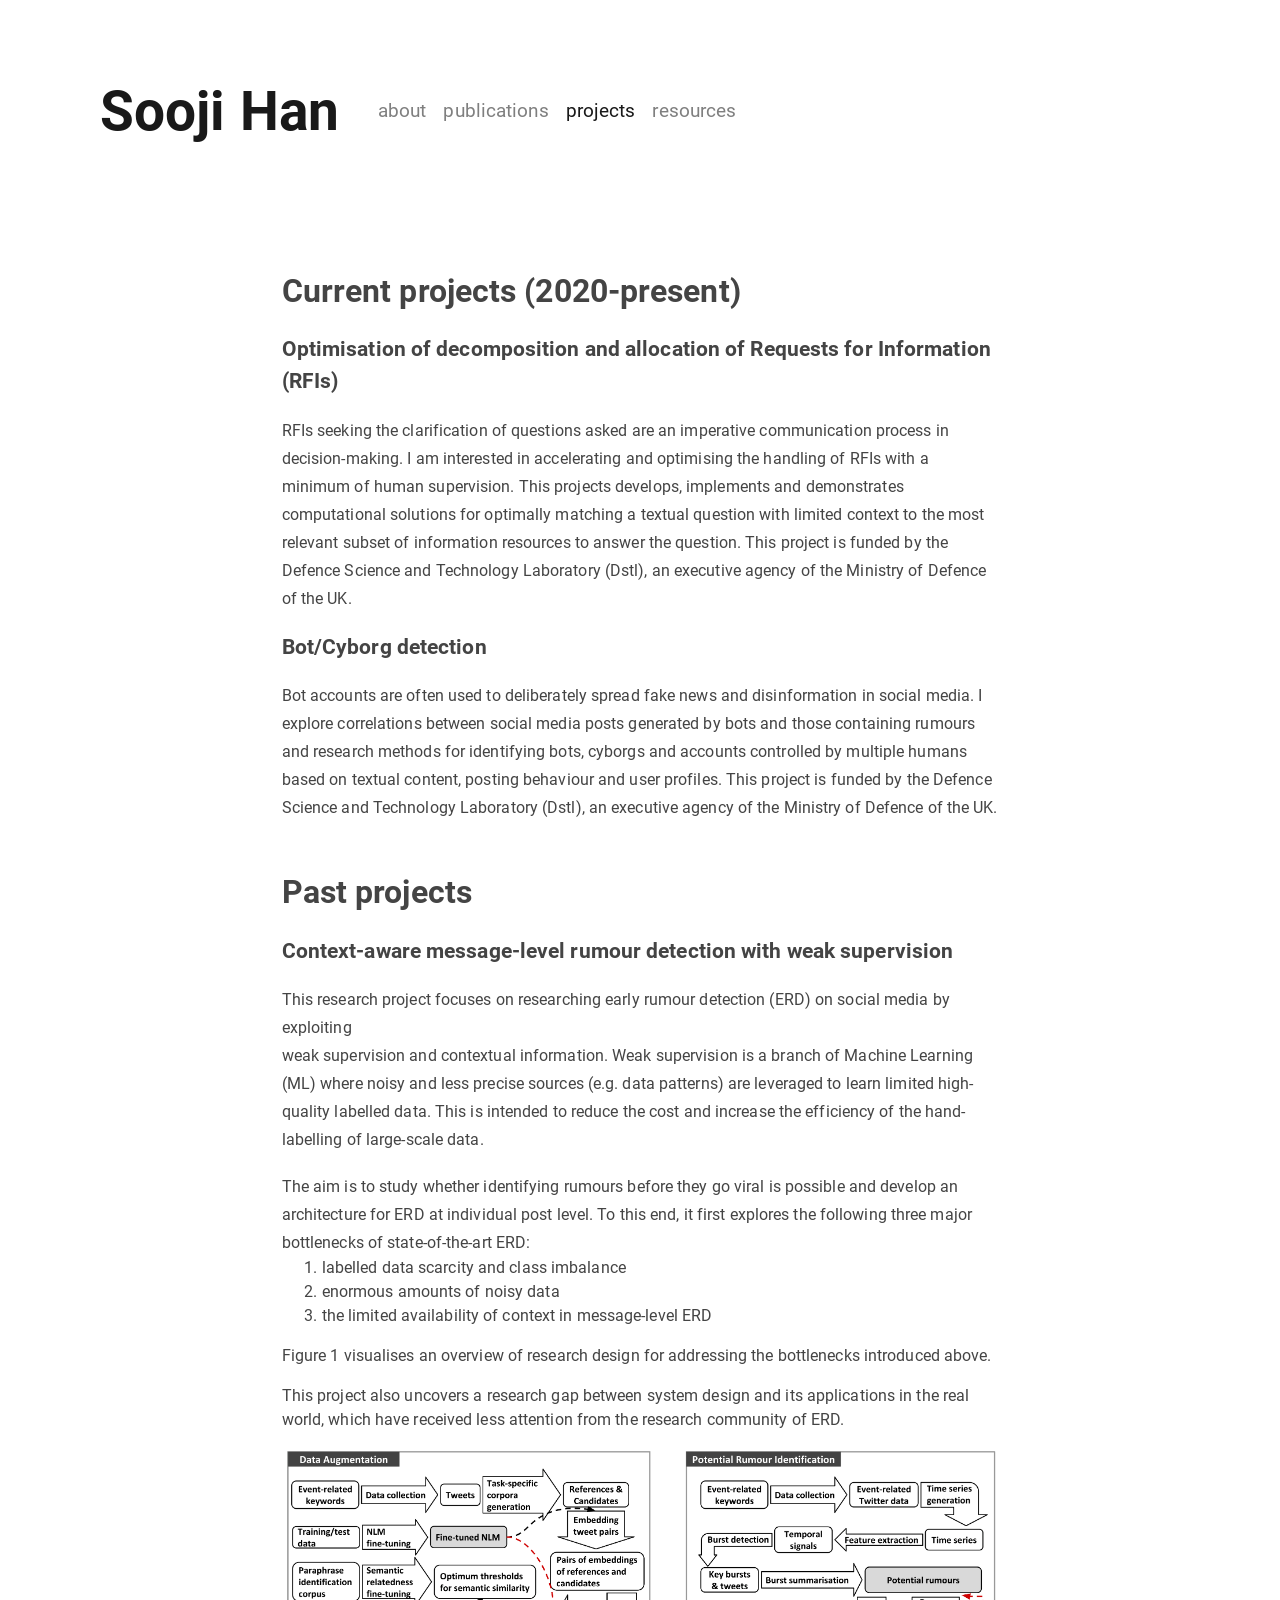
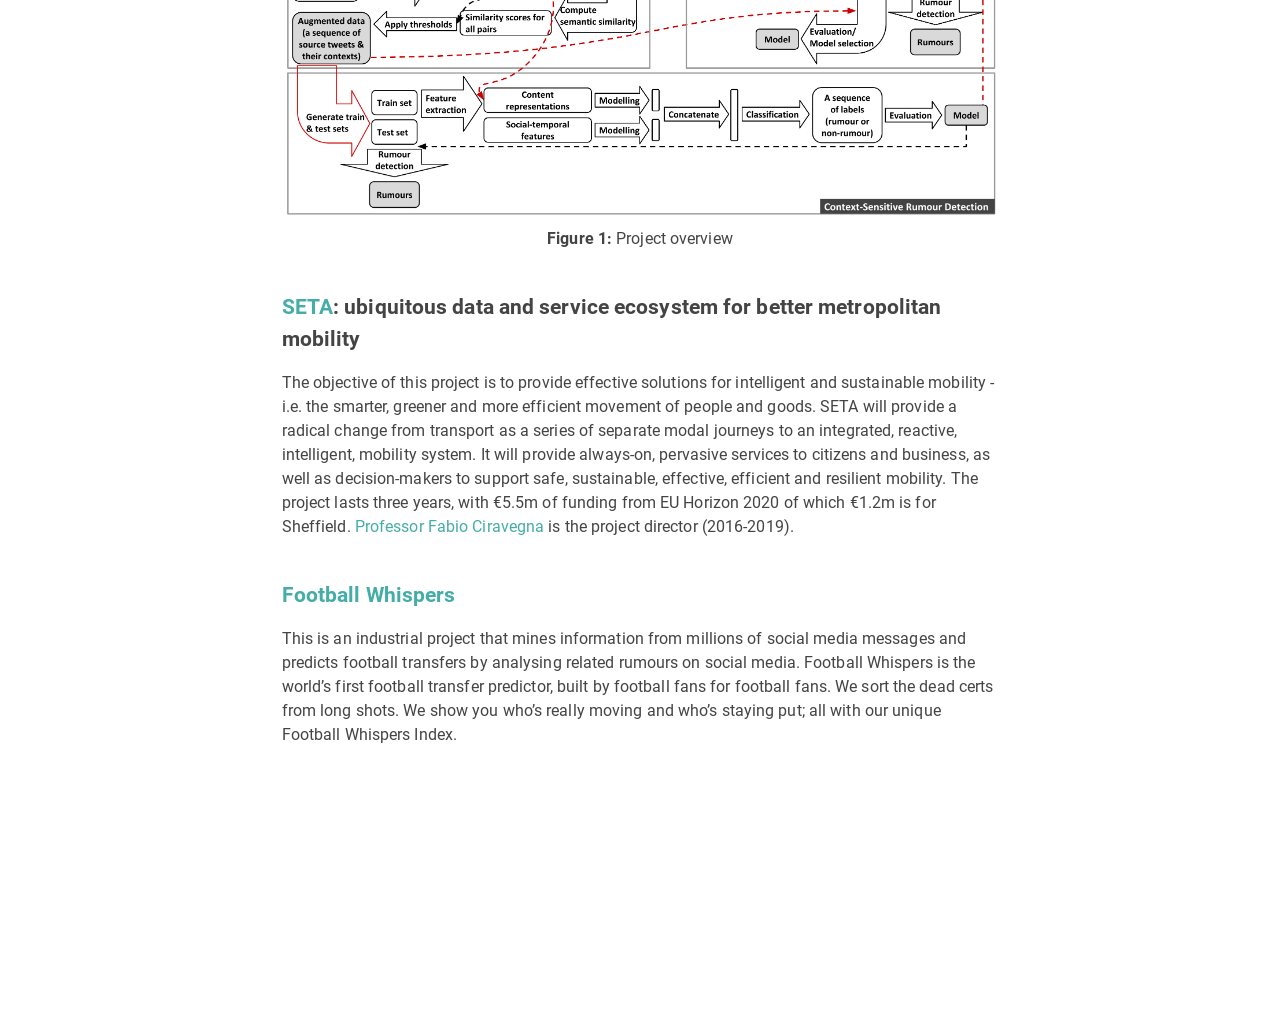
==== commit fb5e3b19: "edit project description" ====
--- a/projects.html
+++ b/projects.html
@@ -76,7 +76,7 @@
 </style>
 
 <link rel="stylesheet" href="styles.css" type="text/css" />
-<link rel="stylesheet" href="/var/folders/hd/zf_5lm_s2blcfbpy_g2m6xn00000gn/T//Rtmpjx10ul/file7d3042921ca2.css" type="text/css" />
+<link rel="stylesheet" href="/var/folders/hd/zf_5lm_s2blcfbpy_g2m6xn00000gn/T//RtmpWVKSwl/file81b83858c9f5.css" type="text/css" />
 
 
 
@@ -299,41 +299,36 @@
   <span style="vertical-align: -5px;" class='boldfont'>: Connecting digital mobility assessment to clinical outcomes for<br>regulatory and clinical endorsement</span>
 </div>
 -->
-<p><span class="huge">Current projects</span><br></p>
-<p><span class="prtitle"> Requests for Information (RFIs) decomposition (£20K)</span></p>
-<p><span class='prbody'> This project is funded by the Defence Science and Technology Laboratory. More details will be shared soon!</p>
-<!--
-<span class='prtitle'>Bot/Cyborg detection (£10k)</span> 
-
-<span class='prbody'>
-This project is funded by one of the UK government agencies, the Defence Science and Technology Laboratory. More details will be shared soon!
--->
+<p><span class="huge">Current projects (2020-present)</span><br></p>
+<p><span class="prtitle"> Optimisation of decomposition and allocation of Requests for Information (RFIs)</span></p>
+<p><span class='prbody'> RFIs seeking the clarification of questions asked are an imperative communication process in decision-making. I am interested in accelerating and optimising the handling of RFIs with a minimum of human supervision. This projects develops, implements and demonstrates computational solutions for optimally matching a textual question with limited context to the most relevant subset of information resources to answer the question. This project is funded by the Defence Science and Technology Laboratory (Dstl), an executive agency of the Ministry of Defence of the UK.</p>
+<p><span class="prtitle">Bot/Cyborg detection</span></p>
+<p><span class='prbody'> Bot accounts are often used to deliberately spread fake news and disinformation in social media. I explore correlations between social media posts generated by bots and those containing rumours and research methods for identifying bots, cyborgs and accounts controlled by multiple humans based on textual content, posting behaviour and user profiles. This project is funded by the Defence Science and Technology Laboratory (Dstl), an executive agency of the Ministry of Defence of the UK.</p>
 <!-- This project was launched at University Technology Centre in AI for Defence and Security, which is funded by one of the UK government agencies, the Defence Science and Technology Laboratory. -->
 <p></span></p>
-<p><br> <span class="prtitle"><a href="https://www.mobilise-d.eu/" target="_blank">Mobilise-D</a>: connecting digital mobility assessment to clinical outcomes for regulatory and clinical endorsement</span></p>
-<span class="prbody">The overarching objectives of Mobilise-D are threefold: <br></span> <span class='prbody'>
+<!--
+<br>
+<span class='prtitle'><a href="https://www.mobilise-d.eu/" target="_blank">Mobilise-D</a>: connecting digital mobility assessment to clinical outcomes for regulatory and clinical endorsement</span>
+
+
+
+<span class='prbody'>The overarching objectives of Mobilise-D are threefold: <br></span>
+<span class='prbody'>
 <ol>
-<li>
-to deliver a valid solution for real-world digital mobility assessment;
-</li>
-<li>
-to validate digital mobility outcomes to predict clinical endpoints in Chronic Obstructive Pulmonary Disease, Parkinson’s Disease, Multiple Sclerosis, Proximal Femoral Fracture Recovery and Congestive Heart Failure;
-</li>
-<li>
-to obtain key regulatory and health stakeholder approval for digital mobility assessment. Global value over €50M. Value for Sheffield is over €2M.
-</li>
+  <li>to deliver a valid solution for real-world digital mobility assessment;</li>
+  <li>to validate digital mobility outcomes to predict clinical endpoints in Chronic Obstructive Pulmonary Disease, Parkinson’s Disease, Multiple Sclerosis, Proximal Femoral Fracture Recovery and Congestive Heart Failure;</li>
+  <li>to obtain key regulatory and health stakeholder approval for digital mobility assessment.
+ Global value over €50M. Value for Sheffield is over €2M.</li>
 </ol>
-<p></span></p>
+</span>
+
+
 <span class='prbody'>My research aims in this project are<br>
 <ol>
-<li>
-connecting large-scale digital mobility outcomes obtained via mobile phones with large-scale location semantics; and contextual information (e.g. weather, types of movement, etc.)
-</li>
-<li>
-identifying events associated with the mobility and vitality of patients
-</li>
-</ol>
-<p></span></p>
+ <li>connecting large-scale digital mobility outcomes obtained via mobile phones with
+large-scale location semantics; and contextual information (e.g. weather, types of movement, etc.)</li>
+ <li>identifying events associated with the mobility and vitality of patients</li></ol></span>
+-->
 <p><br> <span class="huge">Past projects</span><br></p>
 <p><span class="prtitle">Context-aware message-level rumour detection with weak supervision</span></p>
 <p><span class="prbody"> This research project focuses on researching early rumour detection (ERD) on social media by exploiting<br> weak supervision and contextual information. Weak supervision is a branch of Machine Learning (ML) where noisy and less precise sources (e.g. data patterns) are leveraged to learn limited high-quality labelled data. This is intended to reduce the cost and increase the efficiency of the hand-labelling of large-scale data. </span></p>
@@ -364,9 +359,9 @@
 
 <br>
 --> <span class="prtitle"><a href="http://setamobility.eu/" target="_blank">SETA</a>: ubiquitous data and service ecosystem for better metropolitan mobility</span></p>
-<p><span class='prbody'>The objective of this project is to provide effective solutions for intelligent and sustainable mobility - i.e. the smarter, greener and more efficient movement of people and goods. SETA will provide a radical change from transport as a series of separate modal journeys to an integrated, reactive, intelligent, mobility system. It will provide always-on, pervasive services to citizens and business, as well as decision-makers to support safe, sustainable, effective, efficient and resilient mobility. The project lasts three years, with €5.5m of funding from EU Horizon 2020 of which €1.2m is for Sheffield.<a href="https://staffwww.dcs.shef.ac.uk/people/F.Ciravegna/Fabio_Ciravegna/About.html" target="_blank">Professor Fabio Ciravegna</a> is the project director (2016-2019).</p>
+<p><span class='prbody'>The objective of this project is to provide effective solutions for intelligent and sustainable mobility - i.e. the smarter, greener and more efficient movement of people and goods. SETA will provide a radical change from transport as a series of separate modal journeys to an integrated, reactive, intelligent, mobility system. It will provide always-on, pervasive services to citizens and business, as well as decision-makers to support safe, sustainable, effective, efficient and resilient mobility. The project lasts three years, with €5.5m of funding from EU Horizon 2020 of which €1.2m is for Sheffield.<a href="https://staffwww.dcs.shef.ac.uk/people/F.Ciravegna/Fabio_Ciravegna/About.html" target="_blank"> Professor Fabio Ciravegna</a> is the project director (2016-2019).</p>
 <p><br> <span class="prtitle"><a href="https://footballwhispers.com/" target="_blank">Football Whispers</a></span></p>
-<p><span class="prbody">This is an industrial project that mines information from millions of social media messages and to predict football transfers by analysing related rumours on social media. Football Whispers is the world’s first football transfer predictor, built by football fans for football fans. We sort the dead certs from long shots. We show you who’s really moving and who’s staying put; all with our unique Football Whispers Index.</span></p>
+<p><span class="prbody">This is an industrial project that mines information from millions of social media messages and predicts football transfers by analysing related rumours on social media. Football Whispers is the world’s first football transfer predictor, built by football fans for football fans. We sort the dead certs from long shots. We show you who’s really moving and who’s staying put; all with our unique Football Whispers Index.</span></p>
 
 
 
